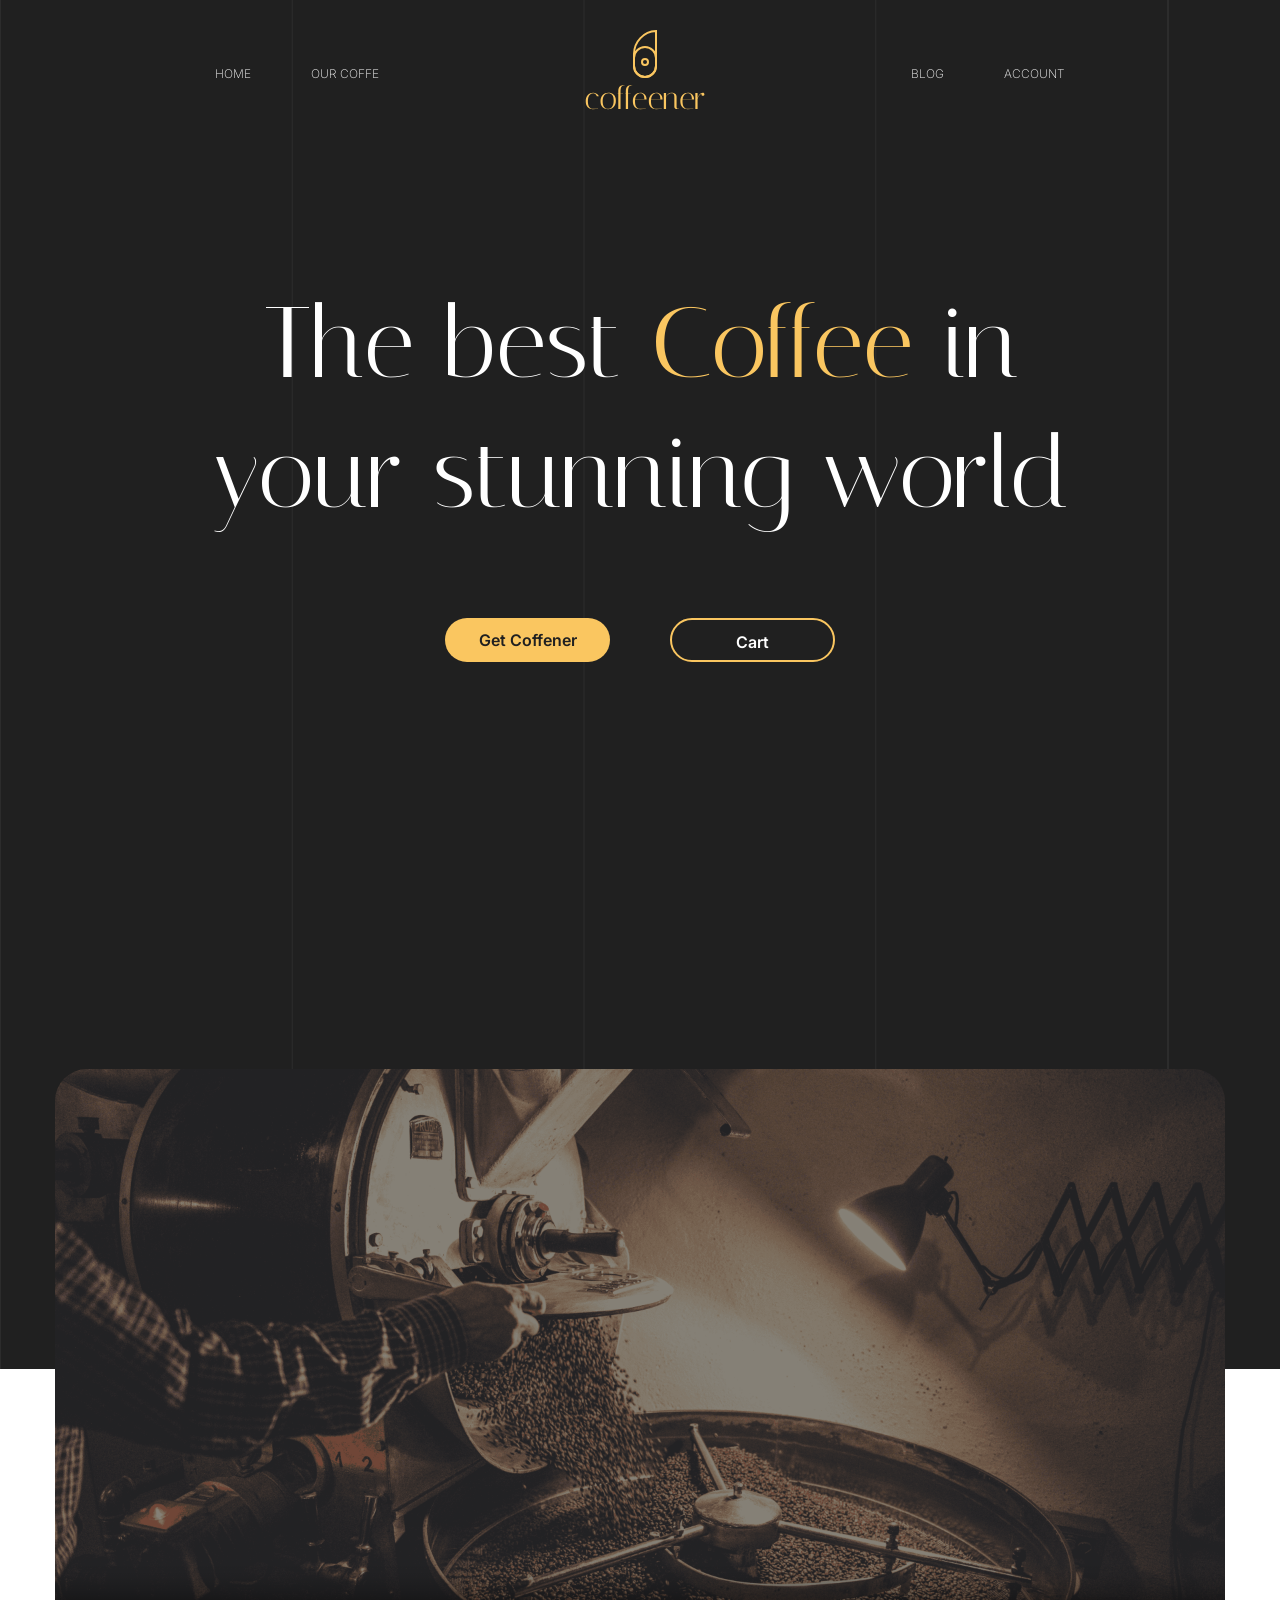
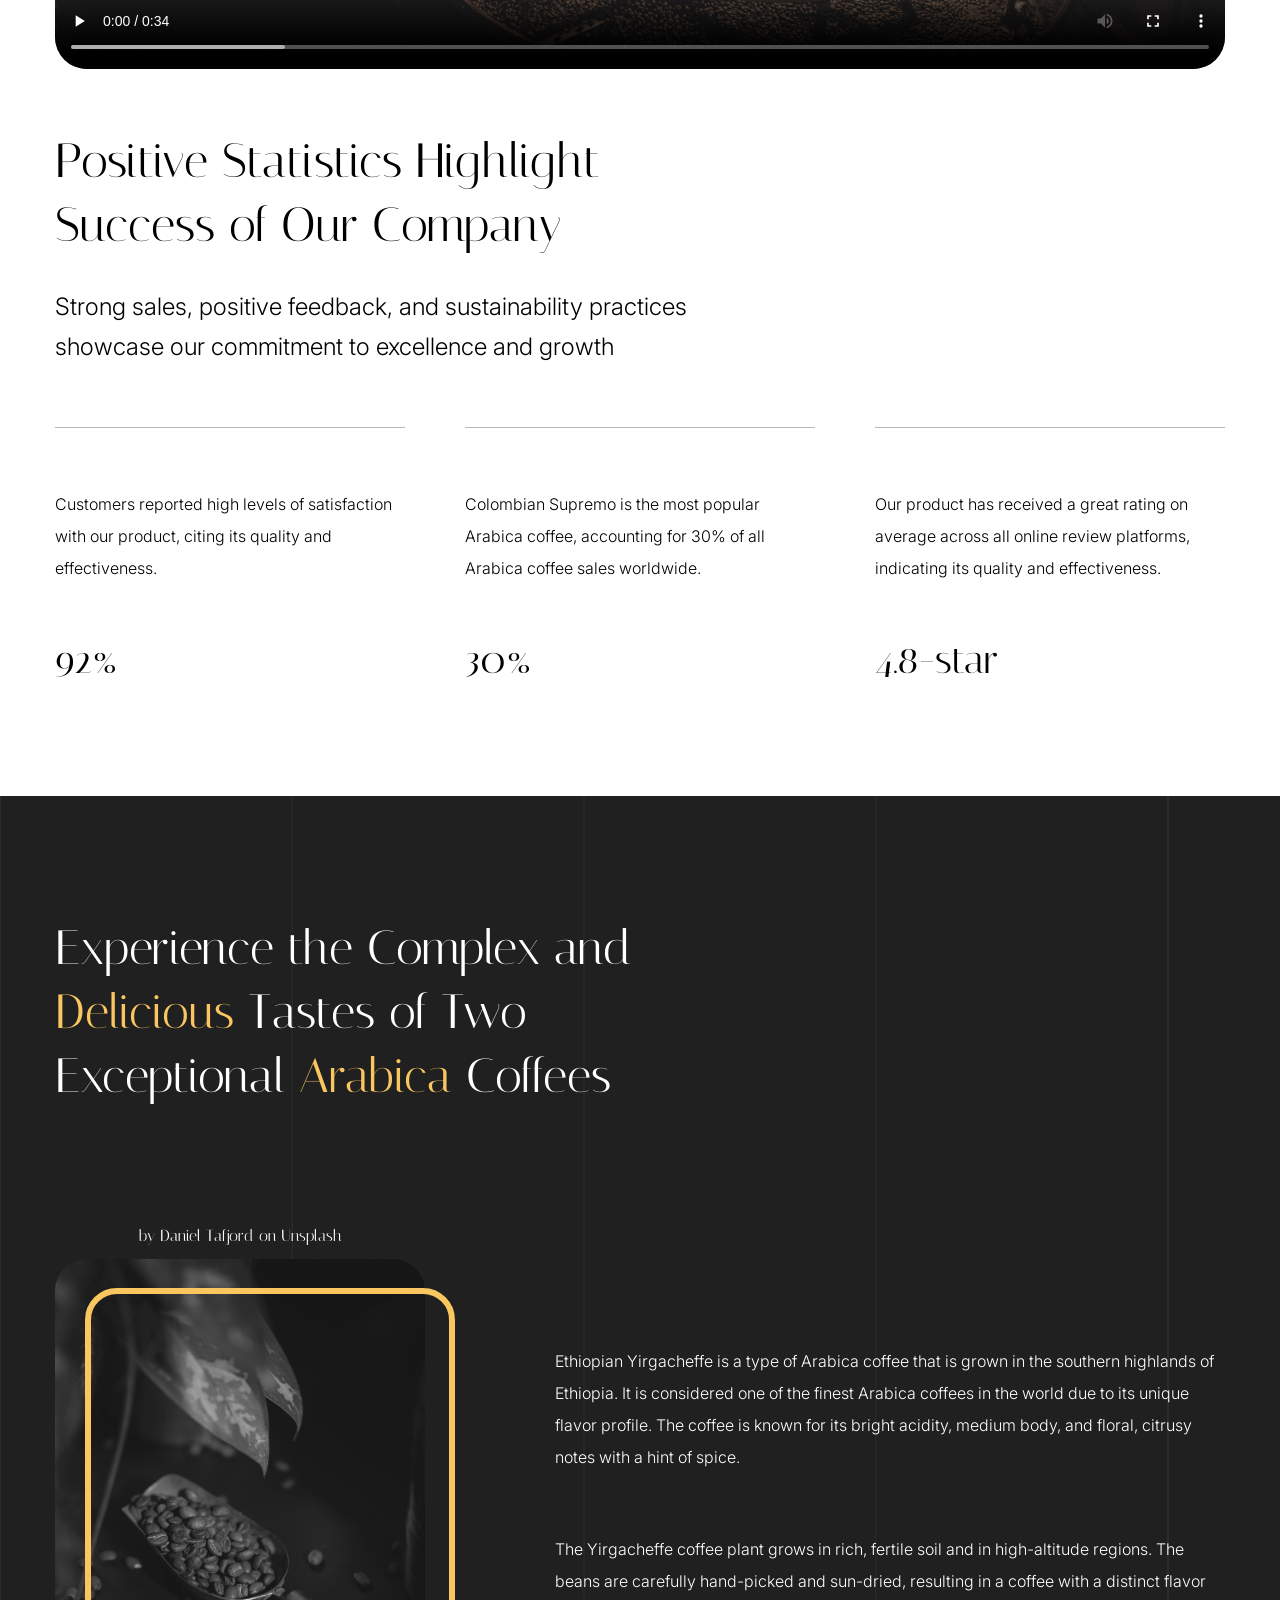
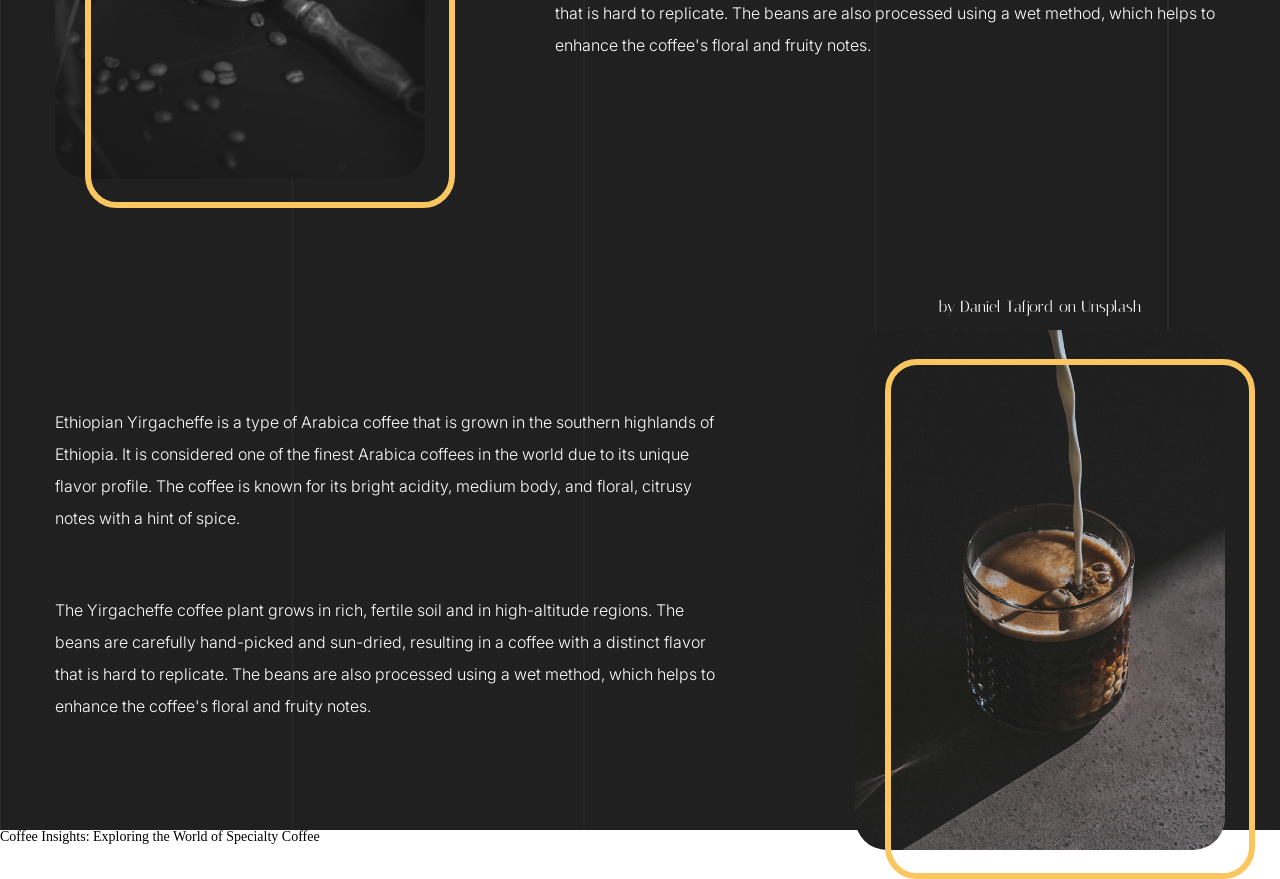
==== project/frontend/index.html @ ff9ddc0b "Prima versiune a site-ului" ====
<!DOCTYPE html>
<html lang="en">
  <head>
    <meta charset="UTF-8" />
    <meta name="viewport" content="width=device-width, initial-scale=1.0" />

    <!-- css links -->
    <link rel="stylesheet" href="assets/css/style.css" />

    <!-- js links -->
    <script src="assets/js/burger.js" defer></script>

    <!-- italiana font -->
    <link rel="preconnect" href="https://fonts.googleapis.com" />
    <link rel="preconnect" href="https://fonts.gstatic.com" crossorigin />
    <link href="https://fonts.googleapis.com/css2?family=Italiana&display=swap" rel="stylesheet" />

    <!-- inter font -->

    <link rel="preconnect" href="https://fonts.googleapis.com" />
    <link rel="preconnect" href="https://fonts.gstatic.com" crossorigin />
    <link href="https://fonts.googleapis.com/css2?family=Inter:ital,opsz,wght@0,14..32,100..900;1,14..32,100..900&display=swap" rel="stylesheet" />

    <title>Coffener</title>
  </head>
  <body>
    <header class="header">
      <div class="header__container">
        <nav class="header__navigation">
          <div class="header__navigation-section">
            <a href="#" class="header__navigation-link">HOME</a>
            <a href="#" class="header__navigation-link">OUR COFFE </a>
          </div>
          <img src="assets/img/logo.svg" alt="" class="header__logo" />
          <div class="header__navigation-section">
            <a href="#" class="header__navigation-link">BLOG</a>
            <a href="#" class="header__navigation-link">ACCOUNT</a>
          </div>
        </nav>

        <!-- Mobile Menu -->
        <div class="header__hamburger" id="hamburger">
          <span></span>
          <span></span>
          <span></span>
        </div>

        <!-- Mobile Menu -->
        <div class="header__mobile-menu" id="mobileMenu">
          <a href="#" class="header__mobile-link">HOME</a>
          <a href="#" class="header__mobile-link">OUR COFFE</a>
          <a href="#" class="header__mobile-link">BLOG</a>
          <a href="#" class="header__mobile-link">ACCOUNT</a>
        </div>

        <!-- Overlay -->
        <div class="header__overlay" id="overlay"></div>
      </div>
    </header>

    <!-- main -->

    <main class="main">
      <div class="main__container">
        <section class="main__hero">
          <div class="main__hero-container">
            <h1 class="main__hero-title">The best <span>Coffee</span> in your stunning world</h1>
            <div class="main__hero-buttons">
              <a href="#" class="main__hero-button main__hero-button--primary">Get Coffener</a>
              <a href="#" class="main__hero-button main__hero-button--secondary">Cart</a>
            </div>
            <video class="main__hero-video" controls width="100%" poster="assets/img/video.png">
              <source class="main__hero-source" src="assets/video/videoplayback.mp4" type="video/mp4" />
            </video>
          </div>
        </section>

        <!-- statistics -->

        <section class="main__statistics">
          <div class="main__statistics-container">
            <div class="main__statistics-about">
              <h3 class="main__statistics-title">Positive Statistics Highlight Success of Our Company</h3>
              <p class="main__statistics-text">
                Strong sales, positive feedback, and sustainability practices showcase our commitment to excellence and growth
              </p>
              <div class="main__statistics-items">
                <div class="main__statistics-item">
                  <p class="main__statistics-info">
                    Customers reported high levels of satisfaction with our product, citing its quality and effectiveness.
                  </p>
                  <span class="main__statistics-percent">92%</span>
                </div>

                <div class="main__statistics-item">
                  <p class="main__statistics-info">
                    Colombian Supremo is the most popular Arabica coffee, accounting for 30% of all Arabica coffee sales worldwide.
                  </p>
                  <span class="main__statistics-percent">30%</span>
                </div>

                <div class="main__statistics-item">
                  <p class="main__statistics-info">
                    Our product has received a great rating on average across all online review platforms, indicating its quality and effectiveness.
                  </p>
                  <span class="main__statistics-percent">4.8-star</span>
                </div>
              </div>
            </div>
          </div>
        </section>

        <!-- experience -->

        <article class="main__experience">
          <div class="main__experience-container">
            <h2 class="main__experience-title">
              Experience the Complex and <span>Delicious</span> Tastes of Two Exceptional <span>Arabica</span> Coffees
            </h2>

            <div class="main__experience-block">
              <div class="main__experience-section main__experience-section--primary">
                <p class="main__experience-author--small">by Daniel Tafjord on Unsplash</p>

                <div class="main__experience-card">
                  <div class="main__experience--border"></div>
                  <p class="main__experience-author main__experience-author--big">by Daniel Tafjord on Unsplash</p>
                  <img src="assets/img/image.svg" class="main__experience-image" />
                </div>

                <div class="main__experience-text main__experience-text--primary">
                  <p class="main__experience-paragraph">
                    Ethiopian Yirgacheffe is a type of Arabica coffee that is grown in the southern highlands of Ethiopia. It is considered one of the
                    finest Arabica coffees in the world due to its unique flavor profile. The coffee is known for its bright acidity, medium body, and
                    floral, citrusy notes with a hint of spice.
                  </p>
                  <p class="main__experience-paragraph">
                    The Yirgacheffe coffee plant grows in rich, fertile soil and in high-altitude regions. The beans are carefully hand-picked and
                    sun-dried, resulting in a coffee with a distinct flavor that is hard to replicate. The beans are also processed using a wet
                    method, which helps to enhance the coffee's floral and fruity notes.
                  </p>
                </div>
              </div>
            </div>

            <div class="main__experience-section main__experience-section--secondary">
              <p class="main__experience-author--small">by Daniel Tafjord on Unsplash</p>

              <div class="main__experience-text main__experience-text--secondary">
                <p class="main__experience-paragraph">
                  Ethiopian Yirgacheffe is a type of Arabica coffee that is grown in the southern highlands of Ethiopia. It is considered one of the
                  finest Arabica coffees in the world due to its unique flavor profile. The coffee is known for its bright acidity, medium body, and
                  floral, citrusy notes with a hint of spice.
                </p>
                <p class="main__experience-paragraph">
                  The Yirgacheffe coffee plant grows in rich, fertile soil and in high-altitude regions. The beans are carefully hand-picked and
                  sun-dried, resulting in a coffee with a distinct flavor that is hard to replicate. The beans are also processed using a wet method,
                  which helps to enhance the coffee's floral and fruity notes.
                </p>
              </div>

              <div class="main__experience-card">
                <div class="main__experience--border"></div>
                <p class="main__experience-author main__experience-author--big">by Daniel Tafjord on Unsplash</p>
                <img src="assets/img/img.svg" class="main__experience-image main__experience-image--out" />
              </div>
            </div>
          </div>
        </article>

        <main class="main__blog">
          <div class="main__blog-container">
            <div class="main__blog-content">
              <h2 class="mian__blog-title">Coffee Insights: Exploring the World of Specialty Coffee</h2>

              <div class="main__blog-card">
                
              </div>
            </div>
          </div>
        </main>

      </div>
    </main>
  </body>
</html>
---- project/frontend/assets/css/style.css ----
*{padding: 0;margin: 0;border: 0;}
*,*:before,*:after{-moz-box-sizing: border-box;-webkit-box-sizing: border-box;box-sizing: border-box;}
:focus,:active{outline: none;}
a:focus,a:active{outline: none;}
nav,footer,header,aside{display: block;}
html,body{height:100%;width:100%;font-size:100%;line-height:1;font-size:14px;-ms-text-size-adjust:100%;-moz-text-size-adjust:100%;-webkit-text-size-adjust:100%;}
input,button,textarea{font-family:inherit;}
input::-ms-clear{display: none;}
button{cursor: pointer;}
button::-moz-focus-inner{padding:0;border:0;}
a,a:visited{text-decoration: none;}
a:hover{text-decoration: none;}
ul li{list-style: none;}
img{vertical-align: top;}
h1,h2,h3,h4,h5,h6{font-size:inherit;font-weight: inherit;}
/*--------------------*/
@import url('https://fonts.googleapis.com/css2?family=Italiana&display=swap');
@import url('https://fonts.googleapis.com/css2?family=Inter:ital,opsz,wght@0,14..32,100..900;1,14..32,100..900&display=swap');

  /* 
    font-family: "Inter", sans-serif;
    font-optical-sizing: auto;
    font-weight: ;
    font-style: normal; 
  */


  /*
    font-family: "Italiana", sans-serif;
    font-weight: 400;
    font-style: normal; 
   */


.header {
     background-color: #202020;
    background-image: url(../img/lines-bg.png);


    font-family: "Inter", sans-serif;
    font-optical-sizing: auto;
    font-weight: 200;
    font-style: normal; 
    font-size: 12px;

}
.header__container {
    padding-top: 30px;
    max-width: 1170px;
    margin: 0 auto;
    display: flex;
    flex-direction: column;
    align-items: center;
    justify-content: center;
    text-align: center;
    
}
.header__navigation {
    display: flex;
    align-items: center;
}
.header__navigation-section {
    display: flex;
    gap: 60px;
}
.header__navigation-link {
    display: flex;
    gap: 60px;
    color: #fff;
}
.header__logo {
margin: 0 205px;
}


/* hamburger meniu */
/* Adaugă acest cod la CSS-ul tău existent */

/* Hamburger Menu Styles */
.header__hamburger {
    display: none;
    flex-direction: column;
    justify-content: center;
    cursor: pointer;
    padding: 15px;
    margin-left: auto;
    width: 50px;
    height: 50px;
    border: 1px solid rgba(255, 255, 255, 0.3);
    border-radius: 5px;
    transition: all 0.3s ease;
}

.header__hamburger:hover {
    background-color: rgba(255, 255, 255, 0.1);
}

.header__hamburger span {
    width: 20px;
    height: 2px;
    background-color: #fff;
    margin: 2px 0;
    transition: all 0.3s ease;
    border-radius: 2px;
    display: block;
}

/* Hamburger Animation */
.header__hamburger.active span:nth-child(1) {
    transform: rotate(45deg) translate(5px, 5px);
}

.header__hamburger.active span:nth-child(2) {
    opacity: 0;
}

.header__hamburger.active span:nth-child(3) {
    transform: rotate(-45deg) translate(7px, -6px);
}

/* Mobile Menu */

.header__hamburger {
    display: none;
    flex-direction: column;
    justify-content: center;
    cursor: pointer;
    padding: 15px;
    margin-left: auto;
    width: 50px;
    height: 50px;
    border: 1px solid rgba(255, 255, 255, 0.3);
    border-radius: 5px;
    transition: all 0.3s ease;
}

.header__hamburger:hover {
    background-color: rgba(255, 255, 255, 0.1);
}

.header__hamburger span {
    
    width: 20px;
    height: 2px;
    background-color: #fff;
    margin: 2px 0;
    transition: all 0.3s ease;
    border-radius: 2px;
    display: block;
}

/* Hamburger Animation */
.header__hamburger.active span:nth-child(1) {
    transform: rotate(45deg) translate(5px, 5px);
}

.header__hamburger.active span:nth-child(2) {
    opacity: 0;
}

.header__hamburger.active span:nth-child(3) {
    transform: rotate(-45deg) translate(7px, -6px);
}

/* Mobile Menu */
.header__mobile-menu {
    position: fixed;
    top: 0;
    right: -100%;
    width: 280px;
    height: 100vh;
    background-color: #202020;
    transition: right 0.3s ease;
    padding: 80px 30px 30px;
    z-index: 999;
    display: flex;
    flex-direction: column;
    gap: 30px;
}

.header__mobile-menu.active {
    right: 0;
}

.header__mobile-link {
    color: #fff;
    font-family: "Inter", sans-serif;
    font-weight: 200;
    font-size: 16px;
    padding: 15px 0;
    border-bottom: 1px solid rgba(255, 255, 255, 0.1);
    transition: all 0.3s ease;
}

.header__mobile-link:hover {
    color: #ccc;
    padding-left: 10px;
}

/* Overlay */
.header__overlay {
    position: fixed;
    top: 0;
    left: 0;
    width: 100%;
    height: 100%;
    background-color: rgba(0, 0, 0, 0.5);
    opacity: 0;
    visibility: hidden;
    transition: all 0.3s ease;
    z-index: 998;
}

.header__overlay.active {
    opacity: 1;
    visibility: visible;
}



/* main  */

.main {

}
.main__container {
        
}
.main__hero {
     background-color: #202020;
    background-image: url(../img/lines-bg.png);
    }
.main__hero-container {
    padding-top: 160px;
    max-width: 1170px;
    margin: 0 auto;
    display: flex;
    flex-direction: column;
    align-items: center;
    justify-content: center;
    text-align: center;
}
.main__hero-title {
    color: #fff;
    max-width: 970px;
    font-family: "Italiana", sans-serif;
    font-weight: 400;
    font-style: normal; 
    font-size: 100px;
    line-height: 130px;
    text-align: center;
}
.main__hero-title span {
    color: #fac660;
}

.main__hero-buttons {
    margin-top: 80px;
    display: flex;
    gap: 60px;
    align-items: center;
    justify-content: center;
}
.main__hero-button {
    font-family: "Inter", sans-serif;
    font-optical-sizing: auto;
    font-weight: 600;
    font-style: normal; 
    display: inline-block;
    width: 165px;
    height: 44px;
    border-radius: 32px;
    text-align: center;
    line-height: 44px;
    font-size: 16px;
}
.main__hero-button--primary {
    background-color: #fac660;
    color: #202020;
}
.main__hero-button--secondary {
    color: #fff;
    border: 2px solid #fac660;
}
.main__hero-video{
    display: flex;
    align-items: center;
    margin-top: 8.33vw;
    max-width: 1170px;
    max-height: 600px;
    border-radius: 32px;
    transform: translateY(50%); /* Mută video-ul în jos */
    position: relative;
    z-index: 10;
    margin-right: 70px;
    margin-left: 70px;
    
}
video.main__hero-video {
  object-fit: cover; /* dacă vrei să controlezi cum e afișată imaginea */
}
.main__video-source {
    
}

/* statistics */

.main__statistics {
}
.main__statistics-container {
    margin-top: 360px;
    margin-bottom: 60px;
}
.main__statistics-about {
    max-width: 1170px;
    margin: 0 auto;
}
.main__statistics-title {
    font-family: "Italiana", sans-serif;
    font-weight: 400;
    font-style: normal; 
    line-height: 64px;
    font-size: 48px;
    max-width: 670px;
    height: auto;
}
.main__statistics-text {
    font-family: "Inter", sans-serif;
    font-optical-sizing: auto;
    font-weight: 300;
    font-style: normal;
    font-size: 24px;
    line-height: 40px; 
    max-width: 730px;
    height: auto;
    margin-top: 30px;
}
.main__statistics-items {
    display: grid;
    grid-template-columns: repeat(3, 1fr);
    gap: 60px;
    margin-top: 60px;
    font-family: "Inter", sans-serif;
    font-optical-sizing: auto;
    font-weight: 300;
    font-style: normal;
    line-height: 32px;
    height: auto;
}
.main__statistics-item {
    padding: 60px 0 60px 0;
    border-top: 1px solid #b7b7b7;
    max-width: 350px;
    display: flex;
    flex-direction: column;
    gap: 60px;
    font-size: 16px;
}
.main__statistics-info {
}
.main__statistics-percent {
    font-family: "Italiana", sans-serif;
    font-weight: 400;
    font-style: normal; 
    font-size: 40px;
}


    /*experience  */

.main__experience {
    background-color: #202020;
    background-image: url(../img/lines-bg.png);
}
.main__experience-container {
    max-width: 1170px;
    height: auto;
    margin: 0 auto;
    padding-top: 120px;
}
.main__experience-title {
    font-size: 48px;
    line-height: 64px;
    font-family: "Italiana", sans-serif;
    font-weight: 400;
    font-style: normal;
    max-width: 670px;
    height: auto;
    color: #fff;
}
.main__experience-title span{
    color: #fac660;
}


.main__experience-block {
}
.main__experience-section {
    display: flex;
    align-items: center;
    gap: 130px;
}
.main__experience-section--primary {

    margin-top: 120px;
}

.main__experience-section--secondary {
    margin-top: 120px;
}


.main__experience-card {
    max-width: 400px;
    height: auto;
    position: relative; /* Pentru a poziționa borderul relativ la card */
    display: inline-block;
}
.main__experience-author {
    font-size: 16px;
    color: #fff;
    font-family: "Italiana", sans-serif;
    font-weight: 400;
    font-style: normal; 
    text-align: center;
    margin-bottom: 15px;
}
.main__experience--border {
    position: absolute;
    top: 60px;   
    left: 30px; 
    width: 370px; 
    height: 520px;
    border: 6px solid #fac660; 
    border-radius: 32px;
    pointer-events: none; 
    z-index: 1;
}
.main__experience-image {
    display: block;
    position: relative;
}

.main__experience-text {
    display: flex;
    flex-direction: column;
    gap: 60px;
    font-family: "Inter", sans-serif;
    font-optical-sizing: auto;
    font-weight: 300;
    font-style: normal; 
    font-size: 16px;
    line-height: 32px;
    color: #fff;
}
.main__experience-text--primary {
}
.main__experience-text--secondary {
}
.main__experience-paragraph {
}

.main__experience-image--out {
    margin-bottom: -20px;
}
.main__experience-author--small {
    display: none;
}






@media(max-width:1230px)
{

.main {
}
.main__container {
}
.main__hero {
}
.main__hero-container {
    max-width: 81.25%;
}
.main__hero-title {
}
.main__hero-buttons {
}
.main__hero-button {
}
.main__hero-button--primary {
}
.main__hero-button--secondary {
}
.main__hero-video {
}
.main__hero-source {
}
.main__statistics {
}
.main__statistics-container {
}
.main__statistics-about {
    max-width: 85.41%;

}
.main__statistics-title {
}
.main__statistics-text {
}
.main__statistics-items {
}
.main__statistics-item {
}
.main__statistics-info {
}
.main__statistics-percent {
}
.main__experience {
}
.main__experience-container {
    max-width: 85.41%;

}
.main__experience-title {
}
.main__experience-block {
}
.main__experience-section {
}
.main__experience-section--primary {
}
.main__experience-card {
}
.main__experience--border {
}
.main__experience-author {
}
.main__experience-image {
}
.main__experience-text {
}
.main__experience-text--primary {
}
.main__experience-paragraph {
}
.main__experience-section--secondary {
}
.main__experience-author--small {
}
.main__experience-text--secondary {
}
.main__experience-author--big {
}
.main__experience-image--out {
}
}



@media(max-width: 1056px){
        .main__hero-title{
            font-size: 90px;
        }

        .main__hero-video{
            margin-top: 130px;
        }

}

@media(max-width: 950px){
            .main__hero-title{
                font-size: 80px;
                line-height: 100px;
            }

}


@media (max-width: 845px){
    .main__hero-container{
        padding-top: 90px;
    }

    .main__hero-title{
        font-size: 75px;
    }

    .main__experience-image{
        max-width: 246px;
        height: auto;
    }
    .main__experience--border{
        max-width: 246px;
        max-height: 346px;
    }

    .main__hero-button {
        font-size: 14px;
        max-width: 124px;
    }
    .main__hero-button--primary {

    }
    .main__hero-button--secondary {
    }

    .main__hero-video {
        border-radius: 0;
         width: 100vw;

  display: block;
  height: auto;
}
.main__hero-source {

}
}

@media(max-width:795px){

    .main__hero-title{
        font-size: 67px;
    }
}

@media(max-width:710px){

    .main__hero-title{
        font-size: 60px;
    }

    .main__statistics-title{
        font-size: 40px;
    }

    .main__statistics-about{

    }
    .main__statistics-items{
        grid-template-columns: repeat(2, 1fr);
    }

    .main__experience-title{
        font-size: 40px;
    }

    .main__experience--border,
    .main__experience-image,
    .main__experience-author--big{
        display: none;
    }
    .main__experience-author--small{
        display: block;
        font-size: 16px;
    color: #fff;
    font-family: "Italiana", sans-serif;
    font-weight: 400;
    font-style: normal; 
    text-align: center;
    margin-bottom: 15px;
    }

    .main__experience-section{
        display: block;
    }
}

@media(max-width:635px){

    .main__hero-title{
        font-size: 53px;
        line-height: 60px;
    }
}

@media(max-width:560px){

    .main__hero-title{
        font-size: 48px;
    }
    .main__statistics-about{
        display: flex;
        flex-direction: column;
        align-items: center;
    }
    .main__statistics-items{
        grid-template-columns: repeat(1, 1fr);
    }
}



@media (max-width: 925px) {
    
    .header__navigation-section {
        display: none;
    }
    
    .header__logo {
        margin: 0;
    }
    
    .header__hamburger {
        display: flex;
        position: absolute;
        right: 20px;
        top: 50%;
        transform: translateY(-50%);
    }
    
    .header__container {
        background-size: contain;
        padding: 15px 20px;
        position: relative;
        justify-content: flex-start;
    }
    
    .header__navigation {
        justify-content: flex-start;
    }
}
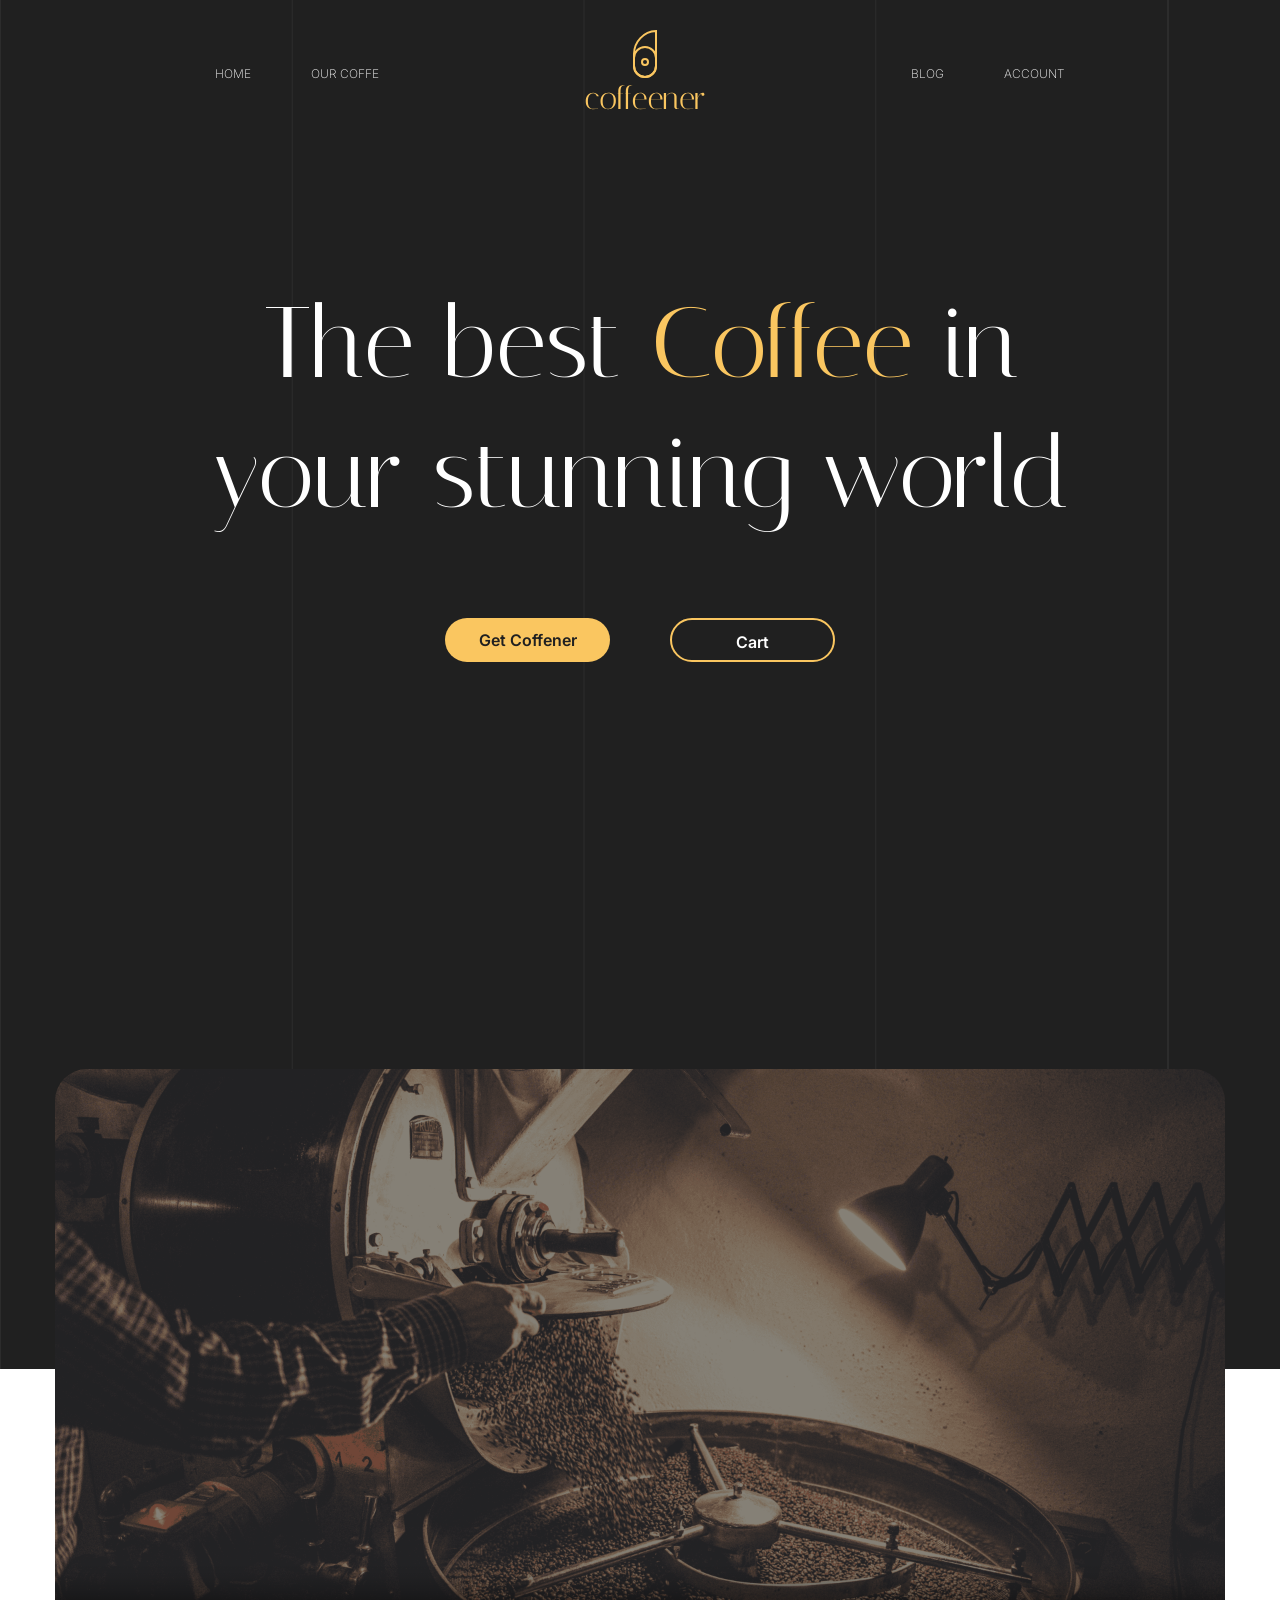
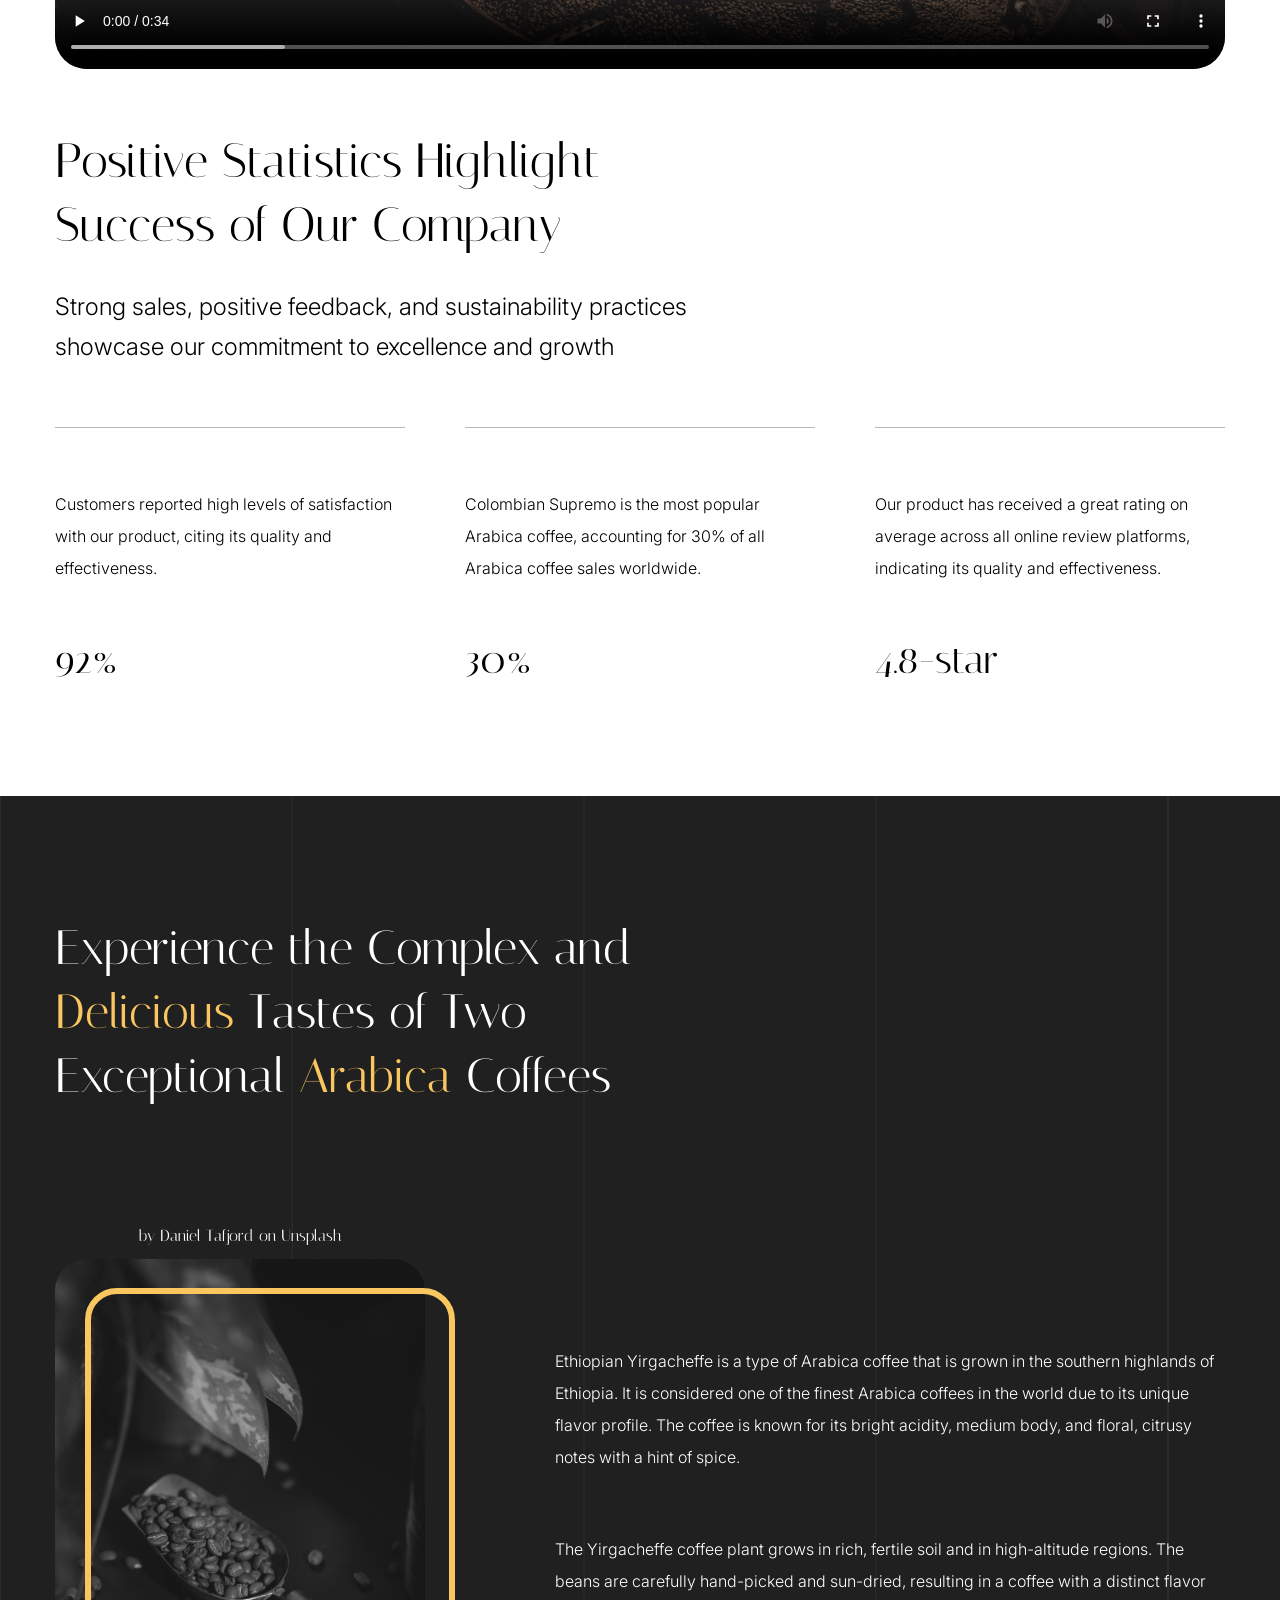
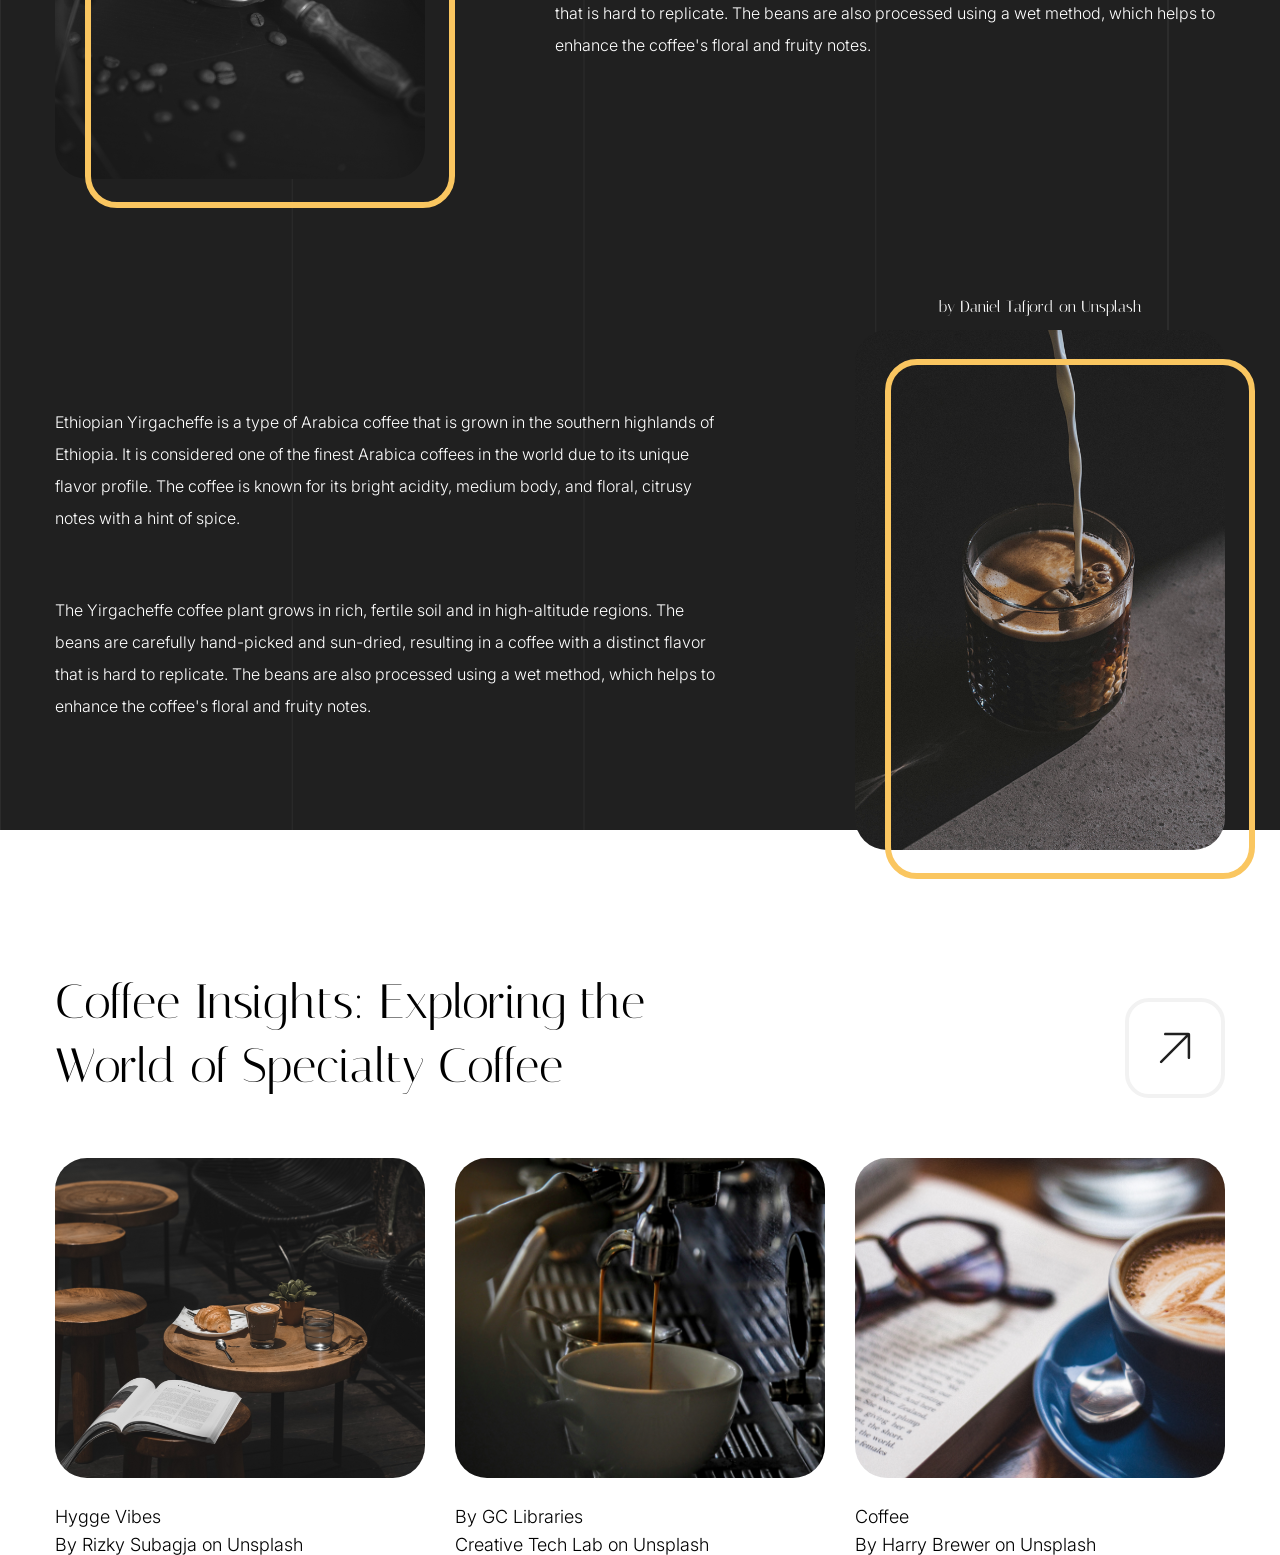
==== commit 8398a64d: "new blog article" ====
--- a/project/frontend/index.html
+++ b/project/frontend/index.html
@@ -3,6 +3,7 @@
   <head>
     <meta charset="UTF-8" />
     <meta name="viewport" content="width=device-width, initial-scale=1.0" />
+    <link rel="icon" type="image/svg+xml" href="assets/img/logo-icon.svg" />
 
     <!-- css links -->
     <link rel="stylesheet" href="assets/css/style.css" />
@@ -168,18 +169,36 @@
           </div>
         </article>
 
-        <main class="main__blog">
+        <!-- blog -->
+
+        <article class="main__blog">
           <div class="main__blog-container">
-            <div class="main__blog-content">
-              <h2 class="mian__blog-title">Coffee Insights: Exploring the World of Specialty Coffee</h2>
-
-              <div class="main__blog-card">
-                
-              </div>
-            </div>
-          </div>
-        </main>
-
+            <div class="main__blog-section">
+              <h2 class="main__blog-title">Coffee Insights: Exploring the World of Specialty Coffee</h2>
+              <a href="#" class="main__blog-link"> <img src="assets/img/up-right-arrow.svg" class="main__blog-image-arrow" /></a>
+            </div>
+
+            <div class="main__blog-card">
+              <div class="main__blog-item">
+                <img src="assets/img/blog img.svg" class="blog__item-image" />
+                <p class="blog__item-title">Hygge Vibes</p>
+                <p class="blog__item-text">By Rizky Subagja on Unsplash</p>
+              </div>
+
+              <div class="main__blog-item">
+                <img src="assets/img/blog img2.svg" class="blog__item-image" />
+                <p class="blog__item-title">By GC Libraries</p>
+                <p class="blog__item-text">Creative Tech Lab on Unsplash</p>
+              </div>
+
+              <div class="main__blog-item">
+                <img src="assets/img/blog img3.svg" class="blog__item-image" />
+                <p class="blog__item-title">Coffee</p>
+                <p class="blog__item-text">By Harry Brewer on Unsplash</p>
+              </div>
+            </div>
+          </div>
+        </article>
       </div>
     </main>
   </body>
--- a/project/frontend/assets/css/style.css
+++ b/project/frontend/assets/css/style.css
@@ -468,93 +468,95 @@
 }
 
 
-
-
-
-
-@media(max-width:1230px)
-{
-
-.main {
-}
-.main__container {
-}
-.main__hero {
-}
+    /* blog */
+
+
+.main__blog {
+}
+.main__blog-container {
+    max-width: 1170px;
+    margin: 0 auto;
+    margin-top: 140px;
+}
+.main__blog-section {
+    display: flex;
+    justify-content: space-between;
+    align-items: self-end;
+
+}
+.main__blog-title {
+    font-size: 48px;
+    line-height: 64px;
+    font-family: "Italiana", sans-serif;
+    font-weight: 400;
+    font-style: normal;
+    max-width:670px; 
+}
+.main__blog-link {
+    border: 4px solid #f2f2f2;
+    border-radius: 24px;
+    width: 100px;
+    height: 100px;
+    display: flex;align-items: center;
+    justify-content: center;    
+}
+
+.main__blog-card {
+    margin-top: 60px;  
+    display: grid;
+    grid-template-columns: repeat(3, 1fr);
+    gap: 30px;
+    flex-wrap: wrap;
+}
+.main__blog-item {
+    font-family: "Inter", sans-serif;
+    font-optical-sizing: auto;
+    font-weight: 300;
+    font-style: normal; 
+    font-size: 18px;
+}
+.blog__item-image {
+    width: 100%; /* Se adaptează la container */
+max-width: 100%; /* Nu depășește container-ul */
+}
+.blog__item-title {
+    margin-top: 30px;
+}
+.blog__item-text {
+    margin-top: 10px;
+}
+
+
+
+
+
+
+    /* meida */
+
+@media(max-width:1230px){
+
+
+    /* hero */
 .main__hero-container {
     max-width: 81.25%;
 }
-.main__hero-title {
-}
-.main__hero-buttons {
-}
-.main__hero-button {
-}
-.main__hero-button--primary {
-}
-.main__hero-button--secondary {
-}
-.main__hero-video {
-}
-.main__hero-source {
-}
-.main__statistics {
-}
-.main__statistics-container {
-}
+
+    /* stastistics */
 .main__statistics-about {
     max-width: 85.41%;
 
 }
-.main__statistics-title {
-}
-.main__statistics-text {
-}
-.main__statistics-items {
-}
-.main__statistics-item {
-}
-.main__statistics-info {
-}
-.main__statistics-percent {
-}
-.main__experience {
-}
+
+    /* experience */
 .main__experience-container {
     max-width: 85.41%;
 
 }
-.main__experience-title {
-}
-.main__experience-block {
-}
-.main__experience-section {
-}
-.main__experience-section--primary {
-}
-.main__experience-card {
-}
-.main__experience--border {
-}
-.main__experience-author {
-}
-.main__experience-image {
-}
-.main__experience-text {
-}
-.main__experience-text--primary {
-}
-.main__experience-paragraph {
-}
-.main__experience-section--secondary {
-}
-.main__experience-author--small {
-}
-.main__experience-text--secondary {
-}
-.main__experience-author--big {
-}
-.main__experience-image--out {
+
+    /* blog */
+.main__blog-container {
+        max-width: 85.41%;
+
 }
 }
 
@@ -577,6 +579,15 @@
                 line-height: 100px;
             }
 
+    /* blog */
+
+    .main__blog-container{
+        margin-top: 60px;
+    }
+    .main__blog-title{
+        font-size: 40px;
+        max-width: 500px;
+    }
 }
 
 
@@ -609,14 +620,19 @@
     }
 
     .main__hero-video {
-        border-radius: 0;
-         width: 100vw;
-
-  display: block;
-  height: auto;
-}
-.main__hero-source {
-
+    border-radius: 0;
+    width: 100vw;
+    display: block;
+    height: auto;
+}
+
+
+/* blog */
+.main__blog-card{
+    grid-template-columns: repeat(2, 1fr);
+}
+.main__blog-item:nth-child(3){
+    margin-top: 60px;
 }
 }
 
@@ -667,6 +683,18 @@
     .main__experience-section{
         display: block;
     }
+
+    /* blog */
+    .main__blog-title{
+        font-size: 40px;
+        max-width: 400px;
+    }
+    .main__blog-link{
+        max-width: 85px;
+        max-height: 85px;
+        border-radius: 20px;
+        
+    }
 }
 
 @media(max-width:635px){
@@ -675,10 +703,23 @@
         font-size: 53px;
         line-height: 60px;
     }
+    .main__blog-section{
+        flex-direction: column;
+        align-items: start;
+    }
+    .main__blog-title{
+        max-width: none;
+        height: auto;
+    }
+    .main__blog-link{
+        margin-top: 60px;
+    }
+
+    
 }
 
 @media(max-width:560px){
-
+    
     .main__hero-title{
         font-size: 48px;
     }
@@ -689,6 +730,11 @@
     }
     .main__statistics-items{
         grid-template-columns: repeat(1, 1fr);
+    }   
+    /* blog */
+    
+    .main__blog-card{
+        grid-template-columns: 1fr;
     }
 }
 
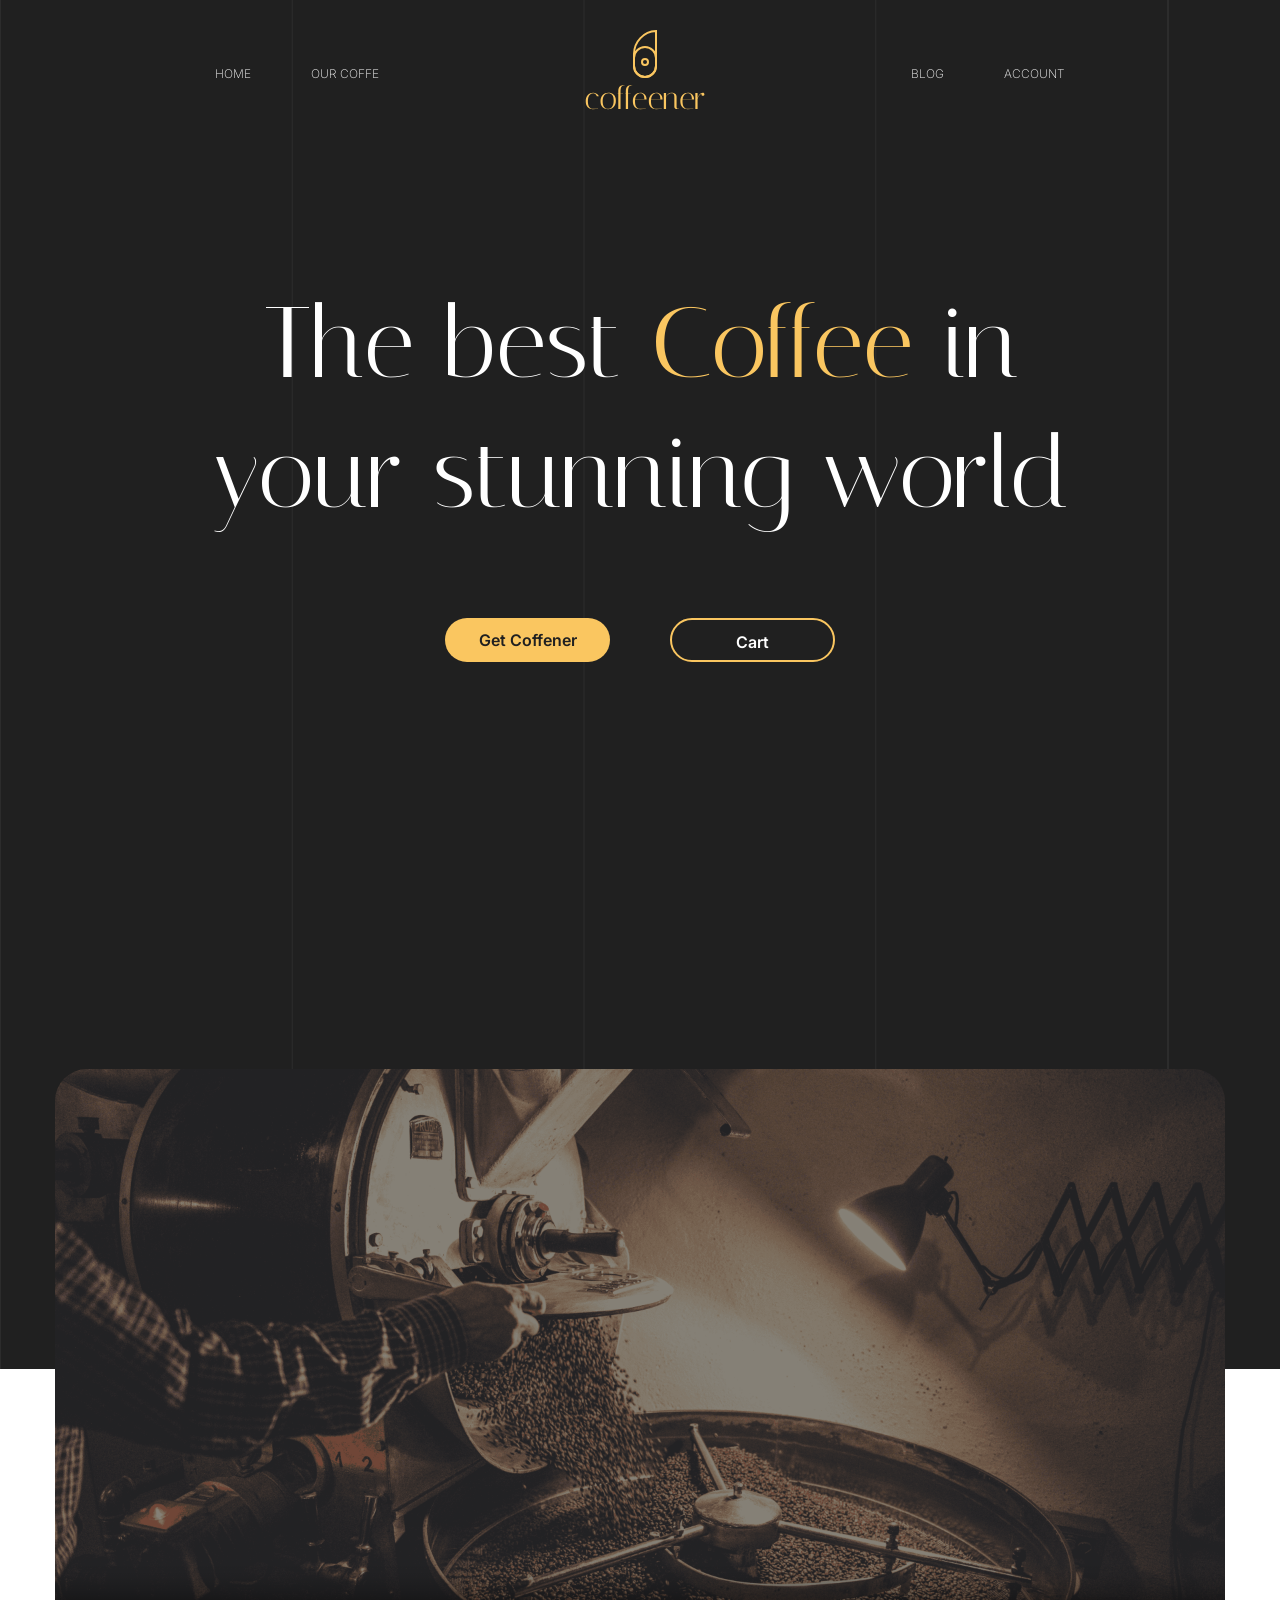
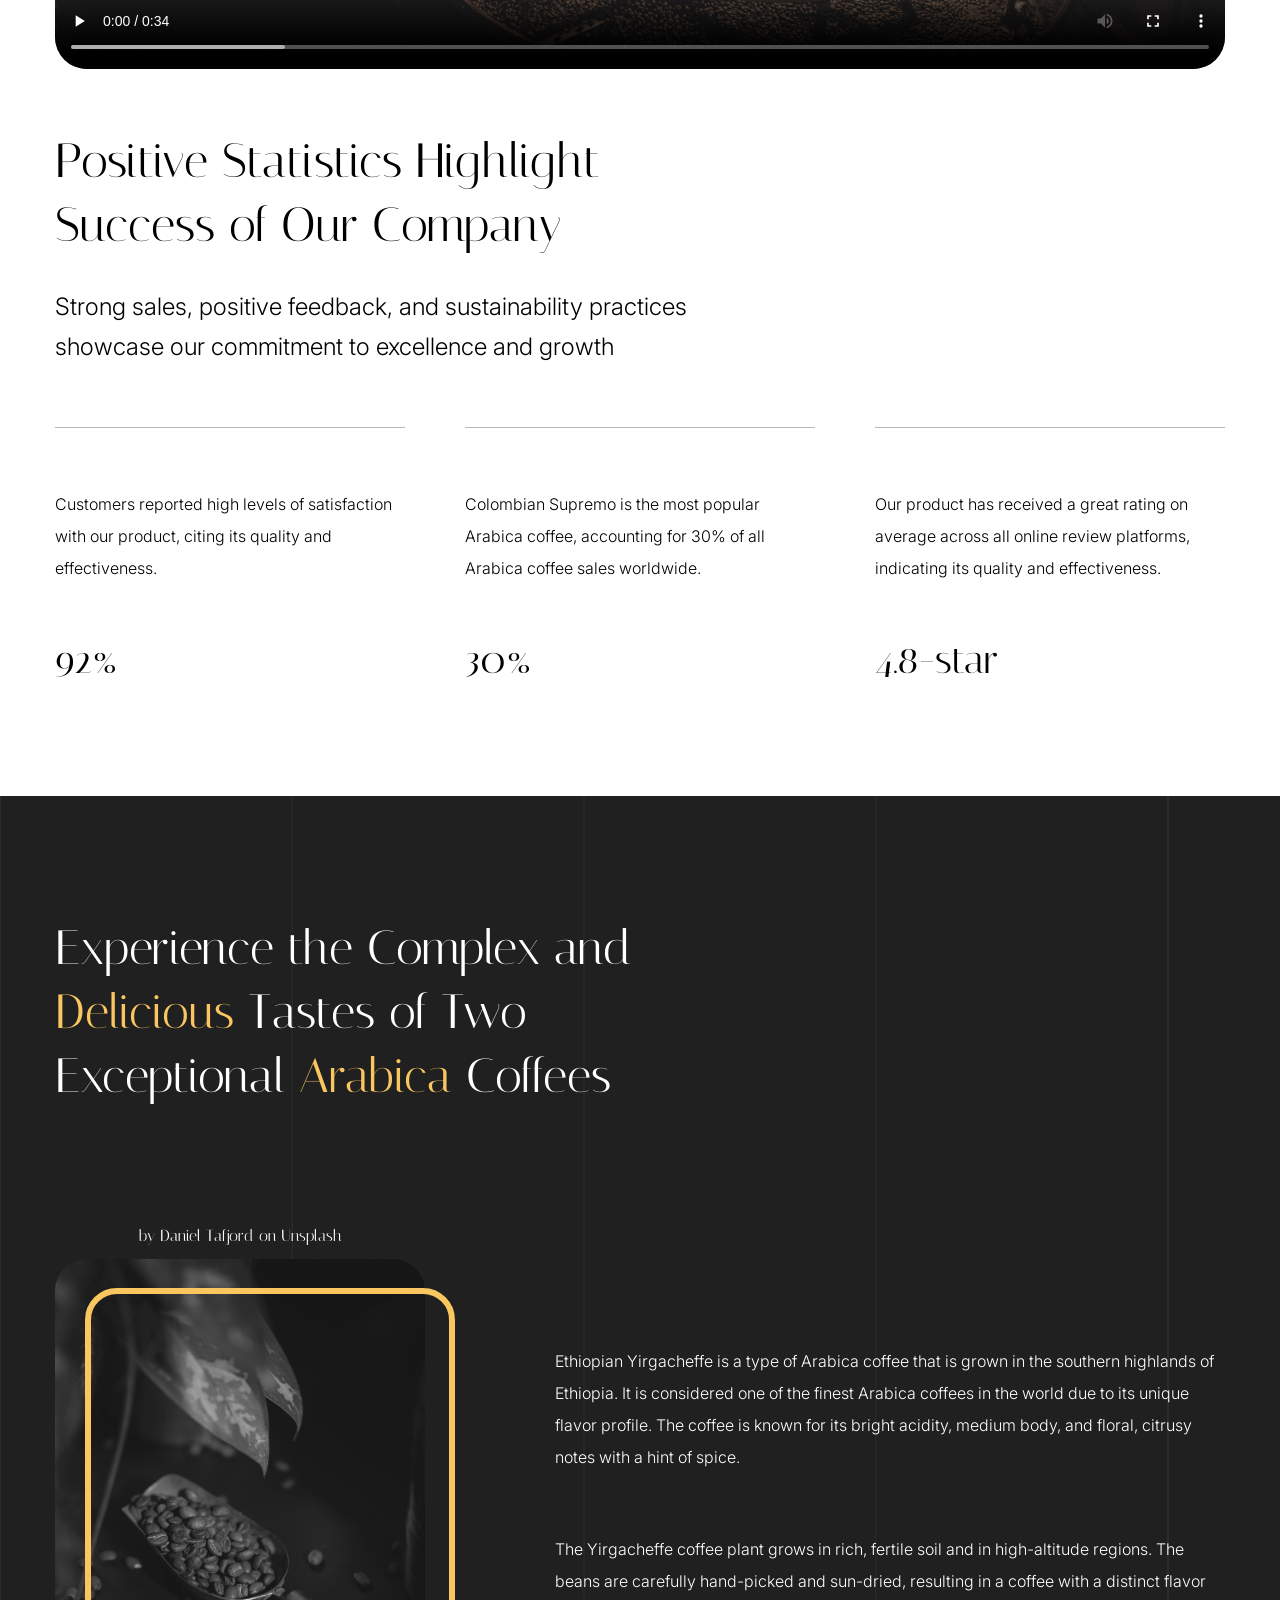
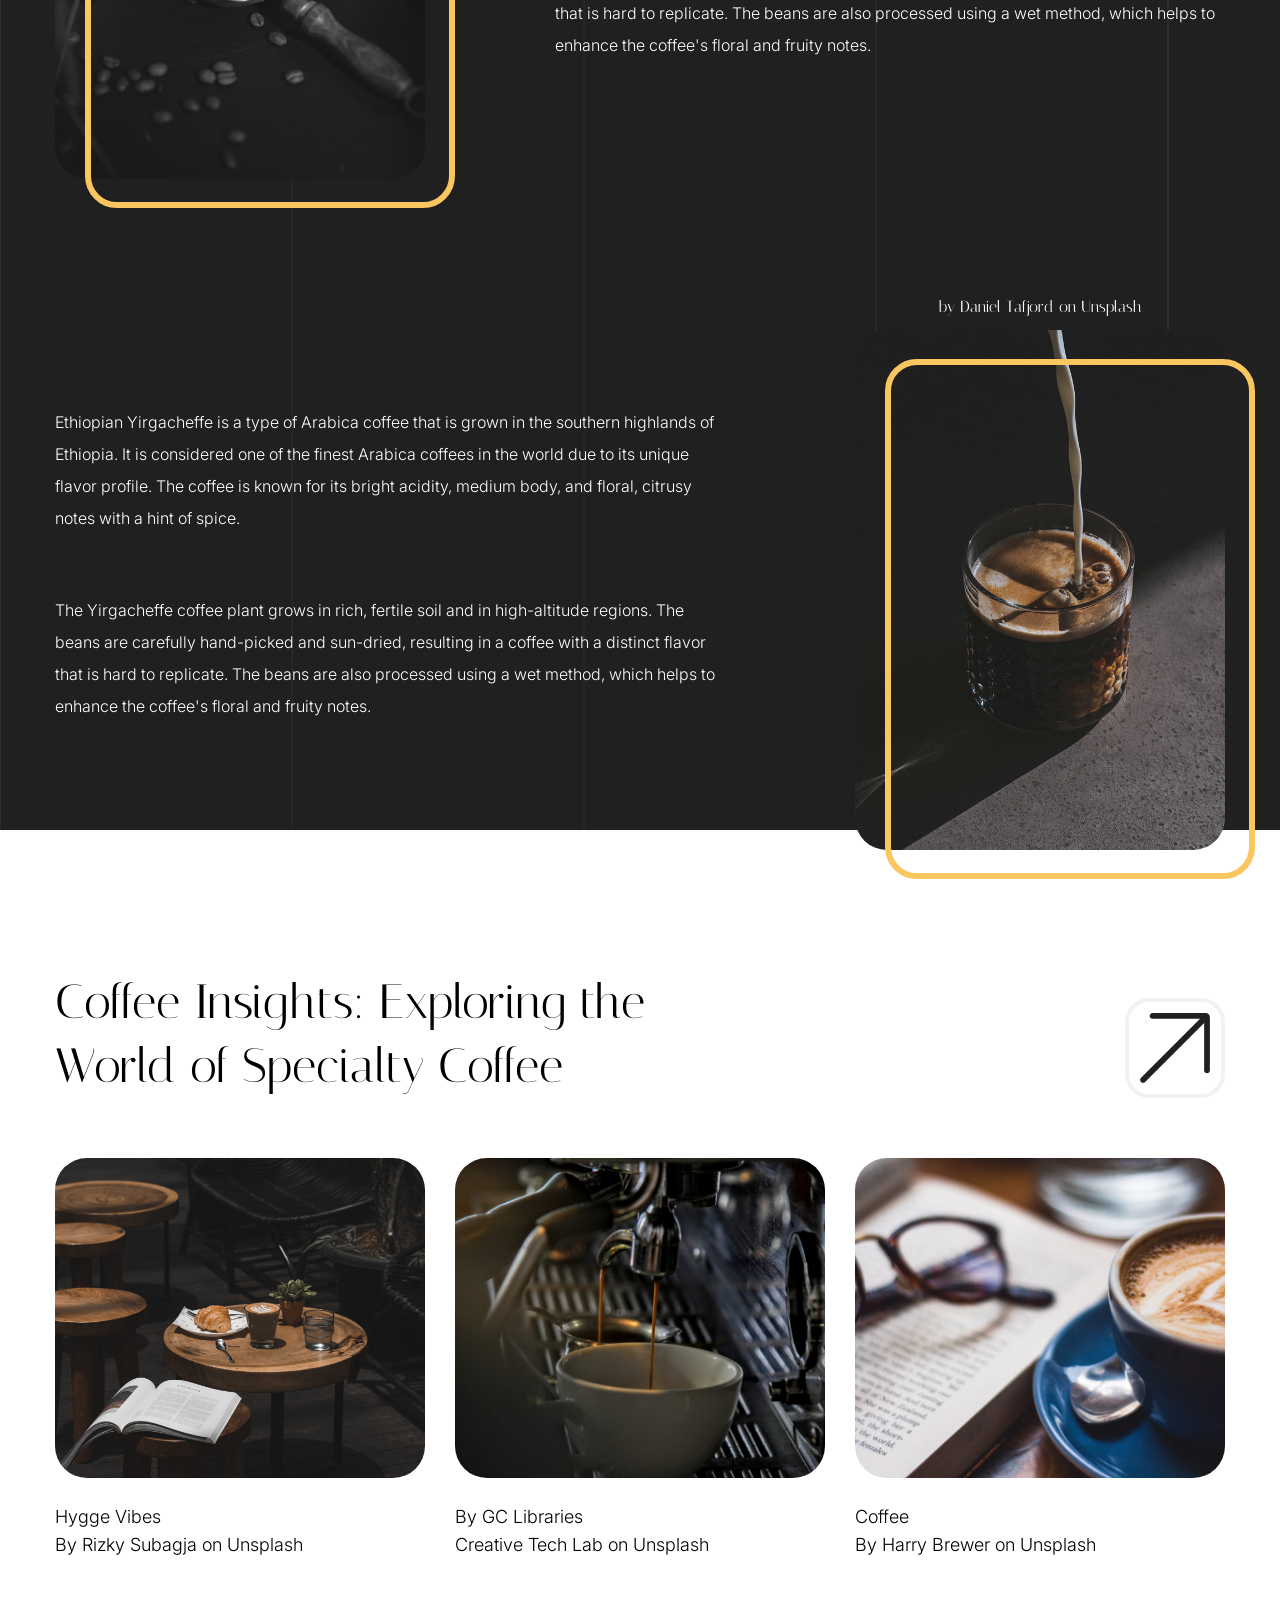
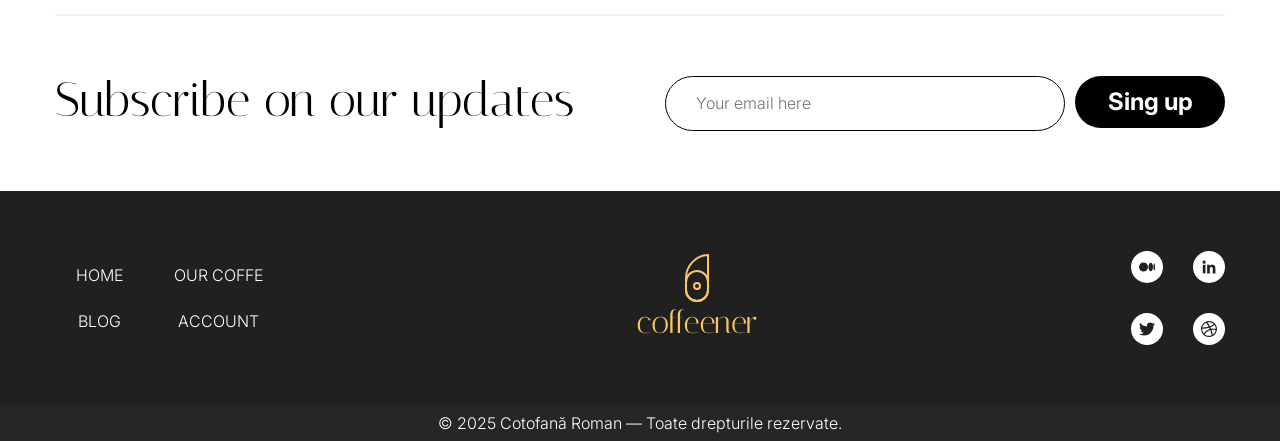
==== commit 0c31cbb4: "products page" ====
--- a/project/frontend/index.html
+++ b/project/frontend/index.html
@@ -199,7 +199,55 @@
             </div>
           </div>
         </article>
+
+        <article class="main__subscribe">
+          <div class="msin__subscribe-container">
+            <div class="main__subscribe-section">
+              <h2 class="main__subscribe-title">Subscribe on our updates</h2>
+              <form action="" class="main__subscribe-form">
+                <input type="text" id="email" name="email" placeholder="Your email here" class="main__subscribe__input" />
+                <button class="main__subscribe-button">Sing up</button>
+              </form>
+            </div>
+          </div>
+        </article>
       </div>
     </main>
+
+    <footer class="footer">
+      <div class="footer__container">
+        <div class="footer__content">
+          <div class="footer__navigation-section">
+            <a href="#" class="footer__navigation-link">HOME</a>
+            <a href="#" class="footer__navigation-link">OUR COFFE </a>
+            <a href="#" class="footer__navigation-link">BLOG</a>
+            <a href="#" class="footer__navigation-link">ACCOUNT</a>
+          </div>
+          <img src="assets/img/logo.svg" alt="" class="footer__logo" />
+          <div class="footer__socials">
+            <a href="" class="footer__socials-link"><img src="assets/img/footer/01.svg" class="footer__socials-image" /></a>
+            <a href="" class="footer__socials-link"><img src="assets/img/footer/02.svg" class="footer__socials-image" /></a>
+            <a href="" class="footer__socials-link"><img src="assets/img/footer/03.svg" class="footer__socials-image" /></a>
+            <a href="" class="footer__socials-link"><img src="assets/img/footer/04.svg" class="footer__socials-image" /></a>
+          </div>
+        </div>
+        <div class="footer__content--second">
+          <img src="assets/img/logo.svg" alt="" class="footer__logo" />
+          <div class="footer__navigation-section">
+            <a href="#" class="footer__navigation-link">HOME</a>
+            <a href="#" class="footer__navigation-link">OUR COFFE </a>
+            <a href="#" class="footer__navigation-link">BLOG</a>
+            <a href="#" class="footer__navigation-link">ACCOUNT</a>
+          </div>
+          <div class="footer__socials">
+            <a href="" class="footer__socials-link"><img src="assets/img/footer/01.svg" class="footer__socials-image" /></a>
+            <a href="" class="footer__socials-link"><img src="assets/img/footer/02.svg" class="footer__socials-image" /></a>
+            <a href="" class="footer__socials-link"><img src="assets/img/footer/03.svg" class="footer__socials-image" /></a>
+            <a href="" class="footer__socials-link"><img src="assets/img/footer/04.svg" class="footer__socials-image" /></a>
+          </div>
+        </div>
+      </div>
+        <p class="footer__coop">© 2025 Cotofană Roman — Toate drepturile rezervate.</p>
+    </footer>
   </body>
 </html>
--- a/project/frontend/assets/css/style.css
+++ b/project/frontend/assets/css/style.css
@@ -14,8 +14,7 @@
 img{vertical-align: top;}
 h1,h2,h3,h4,h5,h6{font-size:inherit;font-weight: inherit;}
 /*--------------------*/
-@import url('https://fonts.googleapis.com/css2?family=Italiana&display=swap');
-@import url('https://fonts.googleapis.com/css2?family=Inter:ital,opsz,wght@0,14..32,100..900;1,14..32,100..900&display=swap');
+
 
   /* 
     font-family: "Inter", sans-serif;
@@ -497,7 +496,8 @@
     border-radius: 24px;
     width: 100px;
     height: 100px;
-    display: flex;align-items: center;
+    display: flex;
+    `align-items: center;
     justify-content: center;    
 }
 
@@ -527,7 +527,115 @@
 }
 
 
-
+    /* subscribe */
+
+    .main__subscribe {
+}
+.msin__subscribe-container {
+    max-width: 1170px;
+    margin: 0 auto;
+    margin-top: 60px;
+    padding-bottom: 60px;
+    border-top: 2px solid #f2f2f2;
+}
+.main__subscribe-section {
+    margin-top: 60px;
+    display: flex;
+    justify-content: space-between;
+}
+.main__subscribe-title {
+    font-size: 48px;
+    font-family: "Italiana", sans-serif;
+    font-weight: 400;
+    font-style: normal;
+}
+.main__subscribe-form {
+display: flex;
+gap: 10px;
+}
+.main__subscribe__input {
+    font-family: "Inter", sans-serif;
+    font-optical-sizing: auto;
+    font-weight: 300;
+    font-style: normal; 
+    font-size: 16px;
+    border: 1px solid #000;
+    border-radius: 52px;
+    width: 400px;
+    height: 55px;
+    padding-left: 30px;
+}
+.main__subscribe-button {
+    font-family: "Inter", sans-serif;
+    font-optical-sizing: auto;
+    font-weight: bold;
+    font-style: normal; 
+    font-size: 24px;
+    border-radius: 52px;
+    background-color: #000;
+    color: #fff;
+    width: 150px;
+    height: 52px;
+}
+
+
+    /* footer */
+    .footer {
+    background-color: #202020;
+    padding:  60px 0;
+    font-family: "Inter", sans-serif;
+    font-optical-sizing: auto;
+    font-weight: 300;
+    font-style: normal; 
+    font-size: 16px;
+
+}
+.footer__container {
+
+}
+
+.footer__content{
+    max-width: 1170px;
+    margin: 0 auto;
+    display: flex;
+    justify-content: space-between;
+    align-items: center;
+}
+.footer__content--second{
+    display: none;
+}
+.footer__navigation-section {
+    display: grid;
+    grid-template-columns: repeat(2, 1fr);
+    gap: 30px;
+    text-align: center;
+}
+.footer__navigation-link {
+    color: #fff;
+}
+.footer__logo {
+}
+.footer__socials {
+    display: grid;
+    grid-template-columns: repeat(2, 1fr);
+    gap: 30px;
+}
+.footer__socials-link {
+}
+.footer__socials-image {
+}
+.footer__coop {
+}
+
+.footer__coop {
+    background-color: #262626;
+    color: #fff;
+    padding-top: 10px;
+    padding-bottom: 10px;
+    text-align: center;
+    position: relative;
+    top: 60px;
+}
 
 
 
@@ -558,6 +666,18 @@
         max-width: 85.41%;
 
 }
+
+    /* subscribe */
+    .msin__subscribe-container {
+        max-width: 85.41%;
+
+}
+
+    /* footer */
+    .footer__content{
+        max-width: 85.41%;
+    }
+
 }
 
 
@@ -570,6 +690,16 @@
         .main__hero-video{
             margin-top: 130px;
         }
+
+        /* subscribe */
+.main__subscribe-section{
+    display: flex;
+    flex-direction: column;
+    align-items: center;
+}
+.main__subscribe-form{
+    margin-top: 60px;
+}
 
 }
 
@@ -588,6 +718,9 @@
         font-size: 40px;
         max-width: 500px;
     }
+
+    /* subscribe */
+    
 }
 
 
@@ -634,6 +767,32 @@
 .main__blog-item:nth-child(3){
     margin-top: 60px;
 }
+
+    /* footer */
+
+    .footer__content{
+        display: none;
+    }
+    .footer__content--second{
+        display: flex;
+        flex-direction: column;
+        align-items: center;
+    }
+    .footer__navigation-section{
+        display: grid;
+        grid-template-columns: repeat(4, 1fr);
+        gap: 10px;
+        margin-top: 30px;
+    }
+    .footer__socials{
+        display: flex;
+        gap: 30px;
+        margin-top: 30px;
+    }
+    .footer__logo{
+
+    }
+
 }
 
 @media(max-width:795px){
@@ -648,7 +807,10 @@
     .main__hero-title{
         font-size: 60px;
     }
-
+    /* statistic */
+    .main__statistics-container{
+        margin-top: 260px;
+    }
     .main__statistics-title{
         font-size: 40px;
     }
@@ -695,6 +857,10 @@
         border-radius: 20px;
         
     }
+    /* subscribe */
+    .main__subscribe-title{
+        font-size: 40px;
+    }
 }
 
 @media(max-width:635px){
@@ -715,6 +881,15 @@
         margin-top: 60px;
     }
 
+    /* subscribe */
+    .main__subscribe__input{
+        width: 300px;
+        height: 50px;
+    }
+    .main__subscribe-button{
+        width: 140px;
+        height: 50px;
+    }
     
 }
 
@@ -722,6 +897,10 @@
     
     .main__hero-title{
         font-size: 48px;
+    }
+    /* statistic */
+    .main__statistics-container{
+        margin-top: 200px;
     }
     .main__statistics-about{
         display: flex;
@@ -736,7 +915,55 @@
     .main__blog-card{
         grid-template-columns: 1fr;
     }
-}
+
+    /* footer */
+    .footer__navigation-section{
+        grid-template-columns: repeat(2, 1fr);
+        gap: 30px;
+    }
+}
+
+@media(max-width:455px){
+
+    /* subscribe */
+.main__subscribe-form{
+    flex-direction: column;
+}
+
+    .main__subscribe__input{
+        width: 400px;
+        height: 50px;
+    }
+    .main__subscribe-button{
+        width: 400px;
+        height: 50px;
+    }
+}
+
+@media(max-width:415px){
+    .main__subscribe__input{
+        width: 350px;
+        height: 50px;
+    }
+    .main__subscribe-button{
+        width: 350px;
+        height: 50px;
+    }
+}
+
+
+@media(max-width:355px){
+    .main__subscribe__input{
+        width: 300px;
+        height: 50px;
+    }
+    .main__subscribe-button{
+        width: 300px;
+        height: 50px;
+    }
+}
+
+
 
 
 
@@ -748,6 +975,8 @@
     
     .header__logo {
         margin: 0;
+        position: relative;
+        right: 120px;
     }
     
     .header__hamburger {
